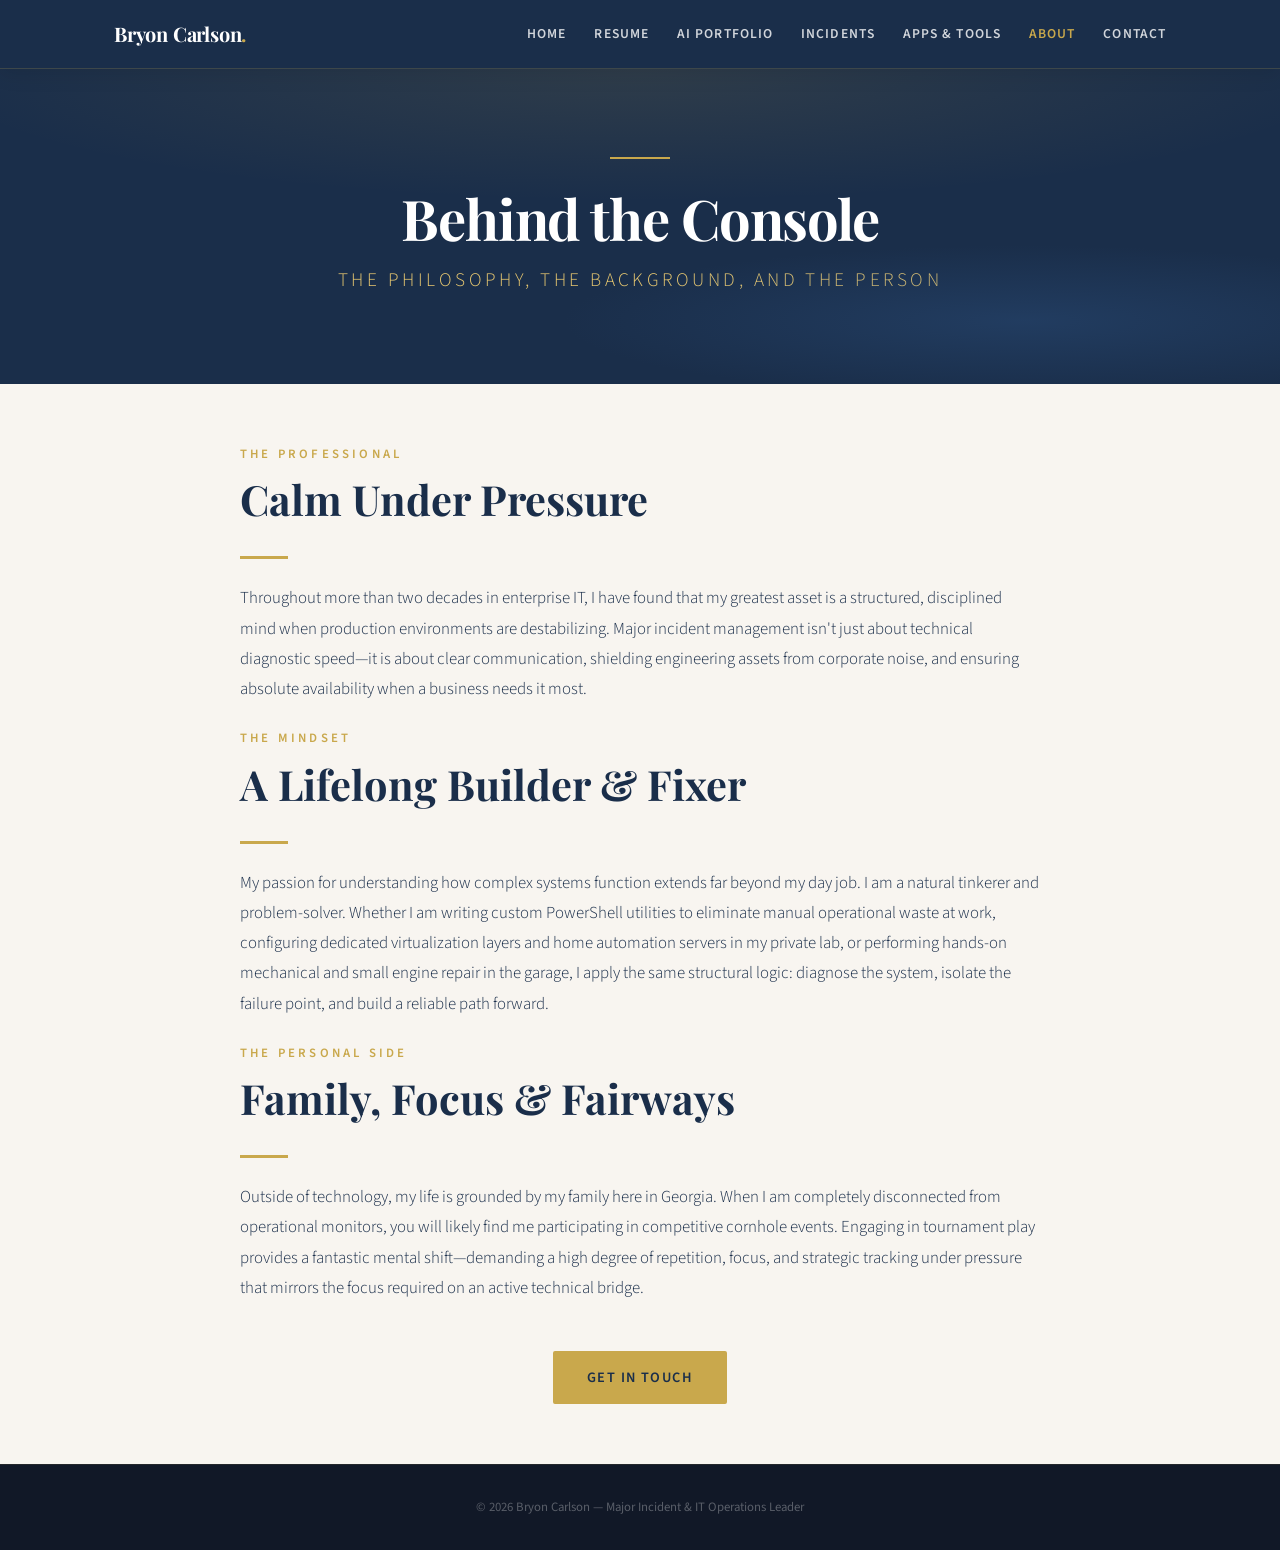
==== about.html @ da4df8ba "deployed authentic about page balancing professional philosophy with personal background" ====
<!DOCTYPE html>
<html lang="en">
<head>
    <meta charset="UTF-8">
    <meta name="viewport" content="width=device-width, initial-scale=1.0">
    <title>About Me | Bryon Carlson</title>
    <link rel="preconnect" href="https://fonts.googleapis.com">
    <link href="https://fonts.googleapis.com/css2?family=Playfair+Display:wght@400;700&family=Source+Sans+3:wght@300;400;600&display=swap" rel="stylesheet">
    <link rel="stylesheet" href="css/style.css">
</head>
<body>

<header class="site-header">
    <nav class="navbar">
        <a href="index.html" class="nav-logo">Bryon Carlson<span>.</span></a>
        <ul class="nav-links">
            <li><a href="index.html">Home</a></li>
            <li><a href="resume.html">Resume</a></li>
            <li><a href="ai-portfolio.html">AI Portfolio</a></li>
            <li><a href="incidents.html">Incidents</a></li>
            <li><a href="apps.html">Apps &amp; Tools</a></li>
            <li><a href="about.html" class="active">About</a></li>
            <li><a href="contact.html">Contact</a></li>
        </ul>
    </nav>
</header>

<section class="hero" style="min-height: 35vh; padding: 60px 24px;">
    <div class="hero-rule"></div>
    <h1 class="hero-name" style="font-size: clamp(2rem, 5vw, 3.5rem);">Behind the Console</h1>
    <p class="hero-title">The Philosophy, the Background, and the Person</p>
</section>

<section style="background: var(--light-blue); padding: 60px 24px;">
    <div class="container" style="max-width: 800px;">
        
        <p class="section-label">The Professional</p>
        <h2 class="section-title">Calm Under Pressure</h2>
        <div class="section-rule" style="margin-bottom: 24px;"></div>
        <p style="font-size: 1.05rem; line-height: 1.8; color: var(--navy); margin-bottom: 24px; font-weight: 300;">
            Throughout more than two decades in enterprise IT, I have found that my greatest asset is a structured, disciplined mind when production environments are destabilizing. Major incident management isn't just about technical diagnostic speed—it is about clear communication, shielding engineering assets from corporate noise, and ensuring absolute availability when a business needs it most.
        </p>

        <p class="section-label">The Mindset</p>
        <h2 class="section-title">A Lifelong Builder &amp; Fixer</h2>
        <div class="section-rule" style="margin-bottom: 24px;"></div>
        <p style="font-size: 1.05rem; line-height: 1.8; color: var(--navy); margin-bottom: 24px; font-weight: 300;">
            My passion for understanding how complex systems function extends far beyond my day job. I am a natural tinkerer and problem-solver. Whether I am writing custom PowerShell utilities to eliminate manual operational waste at work, configuring dedicated virtualization layers and home automation servers in my private lab, or performing hands-on mechanical and small engine repair in the garage, I apply the same structural logic: diagnose the system, isolate the failure point, and build a reliable path forward.
        </p>

        <p class="section-label">The Personal Side</p>
        <h2 class="section-title">Family, Focus &amp; Fairways</h2>
        <div class="section-rule" style="margin-bottom: 24px;"></div>
        <p style="font-size: 1.05rem; line-height: 1.8; color: var(--navy); margin-bottom: 32px; font-weight: 300;">
            Outside of technology, my life is grounded by my family here in Georgia. When I am completely disconnected from operational monitors, you will likely find me participating in competitive cornhole events. Engaging in tournament play provides a fantastic mental shift—demanding a high degree of repetition, focus, and strategic tracking under pressure that mirrors the focus required on an active technical bridge.
        </p>

        <div style="text-align: center; margin-top: 48px;">
            <a href="contact.html" class="btn btn-gold">Get In Touch</a>
        </div>

    </div>
</section>

<footer class="site-footer">
    <p>&copy; 2026 Bryon Carlson &mdash; Major Incident &amp; IT Operations Leader</p>
</footer>

</body>
</html>
---- css/style.css ----
/* ==========================================================================
   1. GLOBAL VARIABLES & DESIGN SYSTEM
   ========================================================================== */
:root {
    --navy: #1a2e4a;
    --navy-mid: #1e3a5f;
    --navy-light: #2d5282;
    --gold: #c9a84c;
    --gold-light: #e8c870;
    --cream: #f8f5f0;
    --white: #ffffff;
    --gray: #6b7280;
    --light-gray: #e8e4de;
}

/* ==========================================================================
   2. GLOBAL RESET & BASE STYLES
   ========================================================================== */
*, *::before, *::after { 
    box-sizing: border-box; 
    margin: 0; 
    padding: 0; 
}

html {
    scroll-behavior: smooth; 
}

body {
    font-family: 'Source Sans 3', sans-serif;
    background: var(--cream);
    color: var(--navy);
    overflow-x: hidden;
    line-height: 1.6;
}

/* ==========================================================================
   3. FIXED / STICKY GLOBAL NAVIGATION
   ========================================================================== */
.site-header {
    background: var(--navy);
    position: sticky;
    top: 0;
    z-index: 1000;
    border-bottom: 1px solid rgba(201, 168, 76, 0.2);
    box-shadow: 0 4px 20px rgba(0, 0, 0, 0.1);
}

.navbar {
    max-width: 1100px;
    margin: 0 auto;
    display: flex;
    justify-content: space-between;
    align-items: center;
    padding: 18px 24px;
}

.nav-logo {
    font-family: 'Playfair Display', serif;
    color: var(--white);
    font-size: 1.25rem;
    font-weight: 700;
    text-decoration: none;
    letter-spacing: -0.01em;
}

.nav-logo span {
    color: var(--gold);
}

.nav-links {
    display: flex;
    gap: 28px;
    list-style: none;
    align-items: center;
}

.nav-links a {
    color: rgba(255, 255, 255, 0.8);
    text-decoration: none;
    font-size: 0.85rem;
    font-weight: 600;
    text-transform: uppercase;
    letter-spacing: 0.08em;
    transition: color 0.25s ease;
}

.nav-links a:hover,
.nav-links a.active {
    color: var(--gold);
}

/* ==========================================================================
   4. LAYOUT CONTAINERS & COMMON ELEMENTS
   ========================================================================== */
section { 
    padding: 100px 24px; 
}

.container { 
    max-width: 1000px; 
    margin: 0 auto; 
}

.section-label {
    font-size: 0.8rem;
    font-weight: 600;
    letter-spacing: 0.25em;
    text-transform: uppercase;
    color: var(--gold);
    margin-bottom: 10px;
}

.section-title {
    font-family: 'Playfair Display', serif;
    font-size: clamp(1.8rem, 4vw, 2.6rem);
    font-weight: 700;
    color: var(--navy);
    line-height: 1.2;
    margin-bottom: 32px;
}

.section-rule {
    width: 48px;
    height: 3px;
    background: var(--gold);
    margin-bottom: 48px;
}

/* ==========================================================================
   5. BUTTONS & UTILITIES
   ========================================================================== */
.btn {
    display: inline-block;
    padding: 13px 32px;
    font-family: 'Source Sans 3', sans-serif;
    font-size: 0.9rem;
    font-weight: 600;
    letter-spacing: 0.1em;
    text-transform: uppercase;
    text-decoration: none;
    border-radius: 2px;
    transition: all 0.25s ease;
    cursor: pointer;
    border: none;
}

.btn-gold {
    background: var(--gold);
    color: var(--navy);
    border: 2px solid var(--gold);
}

.btn-gold:hover {
    background: var(--gold-light); 
    border-color: var(--gold-light); 
    transform: translateY(-2px); 
}

.btn-outline {
    background: transparent;
    color: var(--white);
    border: 2px solid rgba(255, 255, 255, 0.4);
}

.btn-outline:hover {
    border-color: var(--white); 
    transform: translateY(-2px); 
}

/* ==========================================================================
   6. HERO SECTION COMPONENTS
   ========================================================================== */
.hero {
    min-height: 75vh;
    background: var(--navy);
    display: flex;
    flex-direction: column;
    justify-content: center;
    align-items: center;
    text-align: center;
    padding: 80px 24px;
    position: relative;
    overflow: hidden;
}

.hero::before {
    content: '';
    position: absolute;
    inset: 0;
    background:
        radial-gradient(ellipse 80% 60% at 50% 0%, rgba(201,168,76,0.12) 0%, transparent 70%),
        radial-gradient(ellipse 60% 40% at 80% 80%, rgba(45,82,130,0.4) 0%, transparent 60%);
    pointer-events: none;
}

.hero-rule {
    width: 60px;
    height: 2px;
    background: var(--gold);
    margin: 0 auto 28px;
}

.hero-name {
    font-family: 'Playfair Display', serif;
    font-size: clamp(2.5rem, 6vw, 4.5rem);
    font-weight: 700;
    color: var(--white);
    line-height: 1.1;
    letter-spacing: -0.02em;
}

.hero-title {
    font-size: clamp(0.95rem, 2.2vw, 1.2rem);
    font-weight: 300;
    color: var(--gold-light);
    letter-spacing: 0.18em;
    text-transform: uppercase;
    margin-top: 16px;
}

.hero-tagline {
    font-size: clamp(1rem, 2.5vw, 1.25rem);
    font-weight: 300;
    color: rgba(255, 255, 255, 0.75);
    max-width: 650px;
    line-height: 1.7;
    margin: 32px auto 0 auto;
}

.hero-cta {
    margin-top: 44px;
    display: flex;
    gap: 16px;
    flex-wrap: wrap;
    justify-content: center;
}

/* ==========================================================================
   7. MULTI-PAGE COMPONENT LAYOUTS (Cards, Timelines, Grids)
   ========================================================================== */

/* The Premium Card Grid System (Used for Apps, Tools, and AI Portfolio blocks) */
.card-grid {
    display: grid;
    grid-template-columns: repeat(auto-fill, minmax(300px, 1fr));
    gap: 24px;
}

.card {
    background: var(--white);
    border-top: 3px solid var(--gold);
    border-radius: 4px;
    padding: 32px;
    box-shadow: 0 4px 20px rgba(26, 46, 74, 0.04);
    transition: transform 0.25s ease, box-shadow 0.25s ease;
}

.card:hover {
    transform: translateY(-4px);
    box-shadow: 0 12px 30px rgba(26, 46, 74, 0.08);
}

.card h3 {
    font-family: 'Playfair Display', serif;
    font-size: 1.35rem;
    color: var(--navy);
    margin-bottom: 12px;
}

.card p {
    font-size: 0.95rem;
    font-weight: 300;
    color: #4b5563;
    line-height: 1.7;
}

/* The Enterprise Timeline Component (Used in resume.html and incidents.html) */
.timeline { 
    position: relative; 
    margin-top: 20px;
}

.timeline::before {
    content: '';
    position: absolute;
    left: 0;
    top: 8px;
    bottom: 8px;
    width: 1px;
    background: linear-gradient(to bottom, var(--gold), var(--light-gray));
}

.timeline-item {
    padding-left: 32px;
    padding-bottom: 48px;
    position: relative;
}

.timeline-item:last-child { 
    padding-bottom: 0; 
}

.timeline-dot {
    position: absolute;
    left: -5px;
    top: 6px;
    width: 11px;
    height: 11px;
    border-radius: 50%;
    background: var(--gold);
    border: 2px solid var(--cream);
}

.timeline-dates {
    font-size: 0.8rem;
    font-weight: 600;
    letter-spacing: 0.15em;
    text-transform: uppercase;
    color: var(--gold);
    margin-bottom: 6px;
}

.timeline-company {
    font-family: 'Playfair Display', serif;
    font-size: 1.35rem;
    font-weight: 700;
    color: var(--navy);
    margin-bottom: 4px;
}

.timeline-role {
    font-size: 0.95rem;
    font-weight: 400;
    color: var(--gray);
    font-style: italic;
    margin-bottom: 12px;
}

.timeline-desc {
    font-size: 0.95rem;
    font-weight: 300;
    line-height: 1.75;
    color: #4b5563;
}

/* Technical Tool/Tag Badges */
.tag-list {
    display: flex;
    flex-wrap: wrap;
    gap: 8px;
    margin-top: 16px;
}

.tag {
    background: rgba(26, 46, 74, 0.04);
    border: 1px solid var(--light-gray);
    border-radius: 2px;
    padding: 4px 12px;
    font-size: 0.78rem;
    font-weight: 600;
    color: var(--navy-mid);
    text-transform: uppercase;
    letter-spacing: 0.02em;
}

/* ==========================================================================
   8. GLOBAL SITE FOOTER
   ========================================================================== */
.site-footer {
    background: #111827;
    text-align: center;
    padding: 32px 24px;
    font-size: 0.8rem;
    color: rgba(255, 255, 255, 0.3);
    border-top: 1px solid rgba(201, 168, 76, 0.1);
}

/* ==========================================================================
   9. SCROLL ANIMATIONS (Intersection Observer classes)
   ========================================================================== */
.reveal {
    opacity: 0;
    transform: translateY(20px);
    transition: opacity 0.6s ease, transform 0.6s ease;
}

.reveal.visible {
    opacity: 1;
    transform: translateY(0);
}

/* ==========================================================================
   10. RESPONSIVE MEDIA QUERIES
   ========================================================================== */
@media (max-width: 768px) {
    section { padding: 60px 24px; }
    .navbar { flex-direction: column; gap: 16px; text-align: center; }
    .nav-links { flex-wrap: wrap; justify-content: center; gap: 16px; }
    .card-grid { grid-template-columns: 1fr; }
}
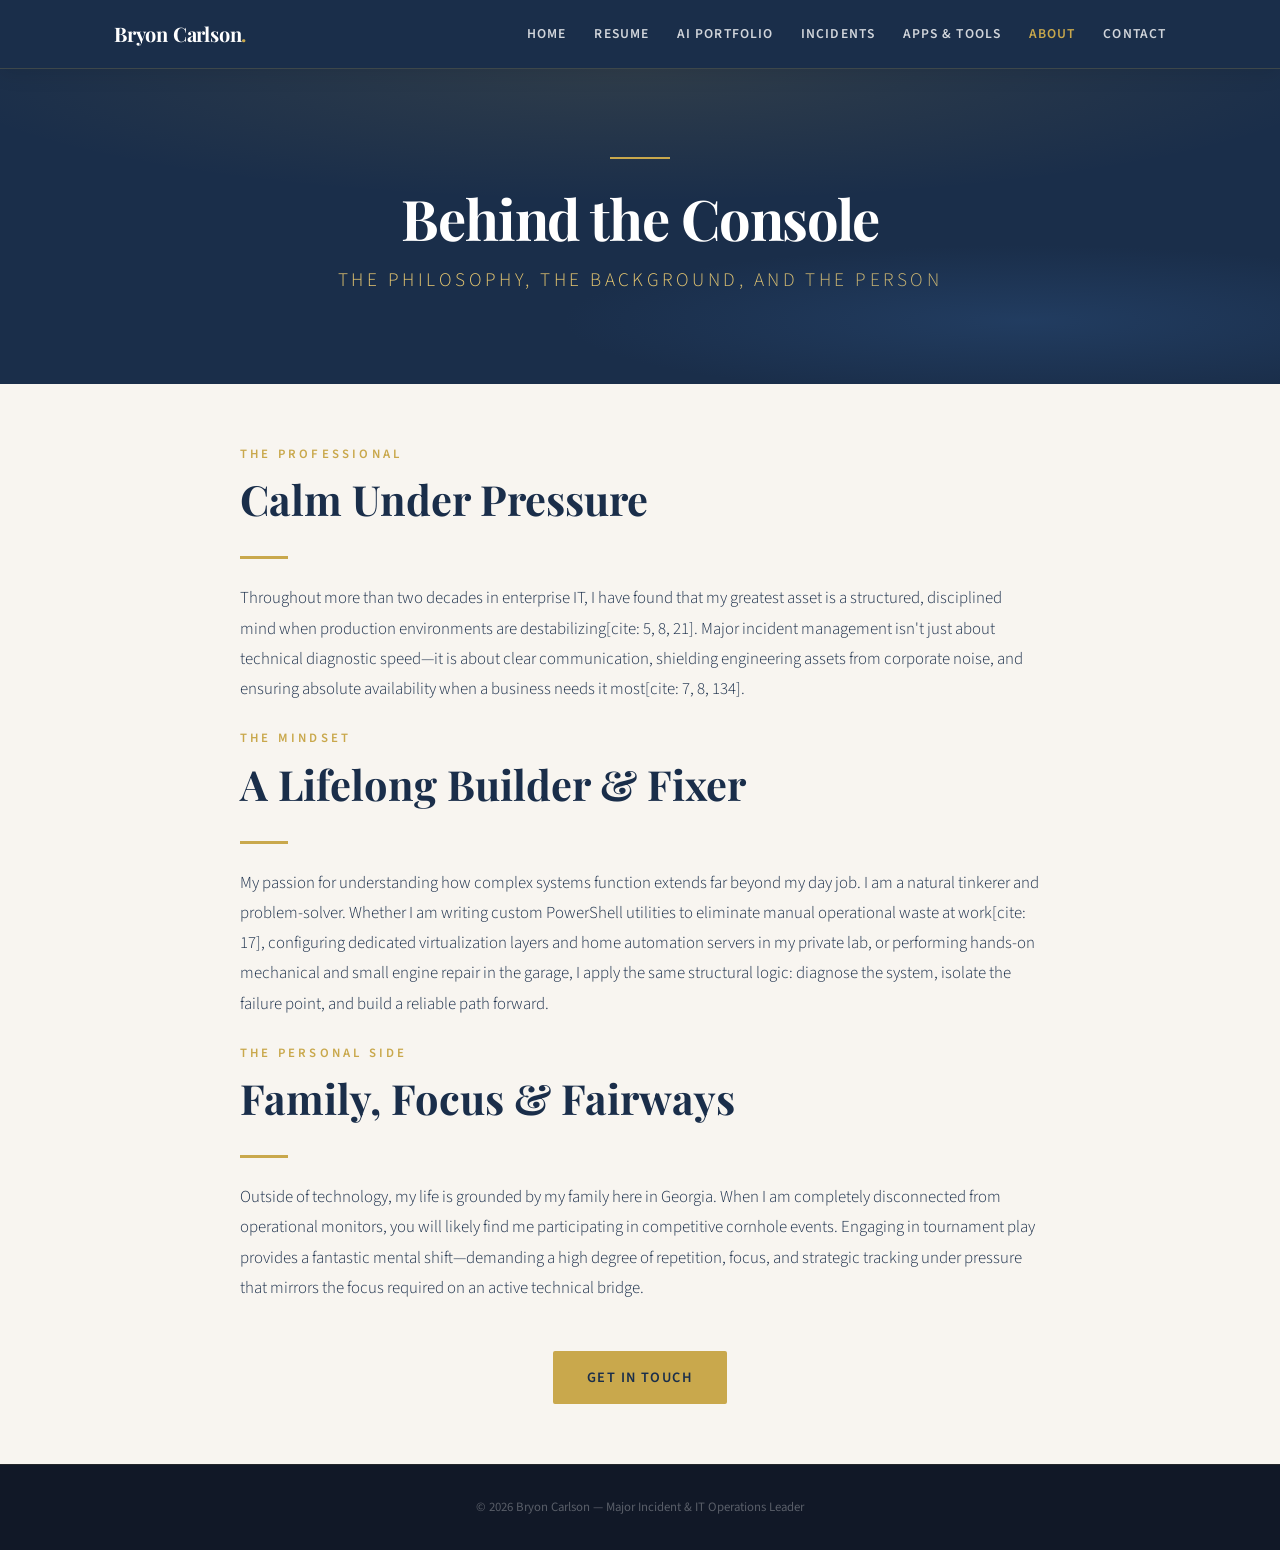
==== commit 8cda48b9: "Deploy redesigned index.html and update style assets" ====
--- a/about.html
+++ b/about.html
@@ -38,14 +38,14 @@
         <h2 class="section-title">Calm Under Pressure</h2>
         <div class="section-rule" style="margin-bottom: 24px;"></div>
         <p style="font-size: 1.05rem; line-height: 1.8; color: var(--navy); margin-bottom: 24px; font-weight: 300;">
-            Throughout more than two decades in enterprise IT, I have found that my greatest asset is a structured, disciplined mind when production environments are destabilizing. Major incident management isn't just about technical diagnostic speed—it is about clear communication, shielding engineering assets from corporate noise, and ensuring absolute availability when a business needs it most.
+            Throughout more than two decades in enterprise IT, I have found that my greatest asset is a structured, disciplined mind when production environments are destabilizing[cite: 5, 8, 21]. Major incident management isn't just about technical diagnostic speed—it is about clear communication, shielding engineering assets from corporate noise, and ensuring absolute availability when a business needs it most[cite: 7, 8, 134].
         </p>
 
         <p class="section-label">The Mindset</p>
         <h2 class="section-title">A Lifelong Builder &amp; Fixer</h2>
         <div class="section-rule" style="margin-bottom: 24px;"></div>
         <p style="font-size: 1.05rem; line-height: 1.8; color: var(--navy); margin-bottom: 24px; font-weight: 300;">
-            My passion for understanding how complex systems function extends far beyond my day job. I am a natural tinkerer and problem-solver. Whether I am writing custom PowerShell utilities to eliminate manual operational waste at work, configuring dedicated virtualization layers and home automation servers in my private lab, or performing hands-on mechanical and small engine repair in the garage, I apply the same structural logic: diagnose the system, isolate the failure point, and build a reliable path forward.
+            My passion for understanding how complex systems function extends far beyond my day job. I am a natural tinkerer and problem-solver. Whether I am writing custom PowerShell utilities to eliminate manual operational waste at work[cite: 17], configuring dedicated virtualization layers and home automation servers in my private lab, or performing hands-on mechanical and small engine repair in the garage, I apply the same structural logic: diagnose the system, isolate the failure point, and build a reliable path forward.
         </p>
 
         <p class="section-label">The Personal Side</p>
@@ -67,4 +67,4 @@
 </footer>
 
 </body>
-</html>+</html>
